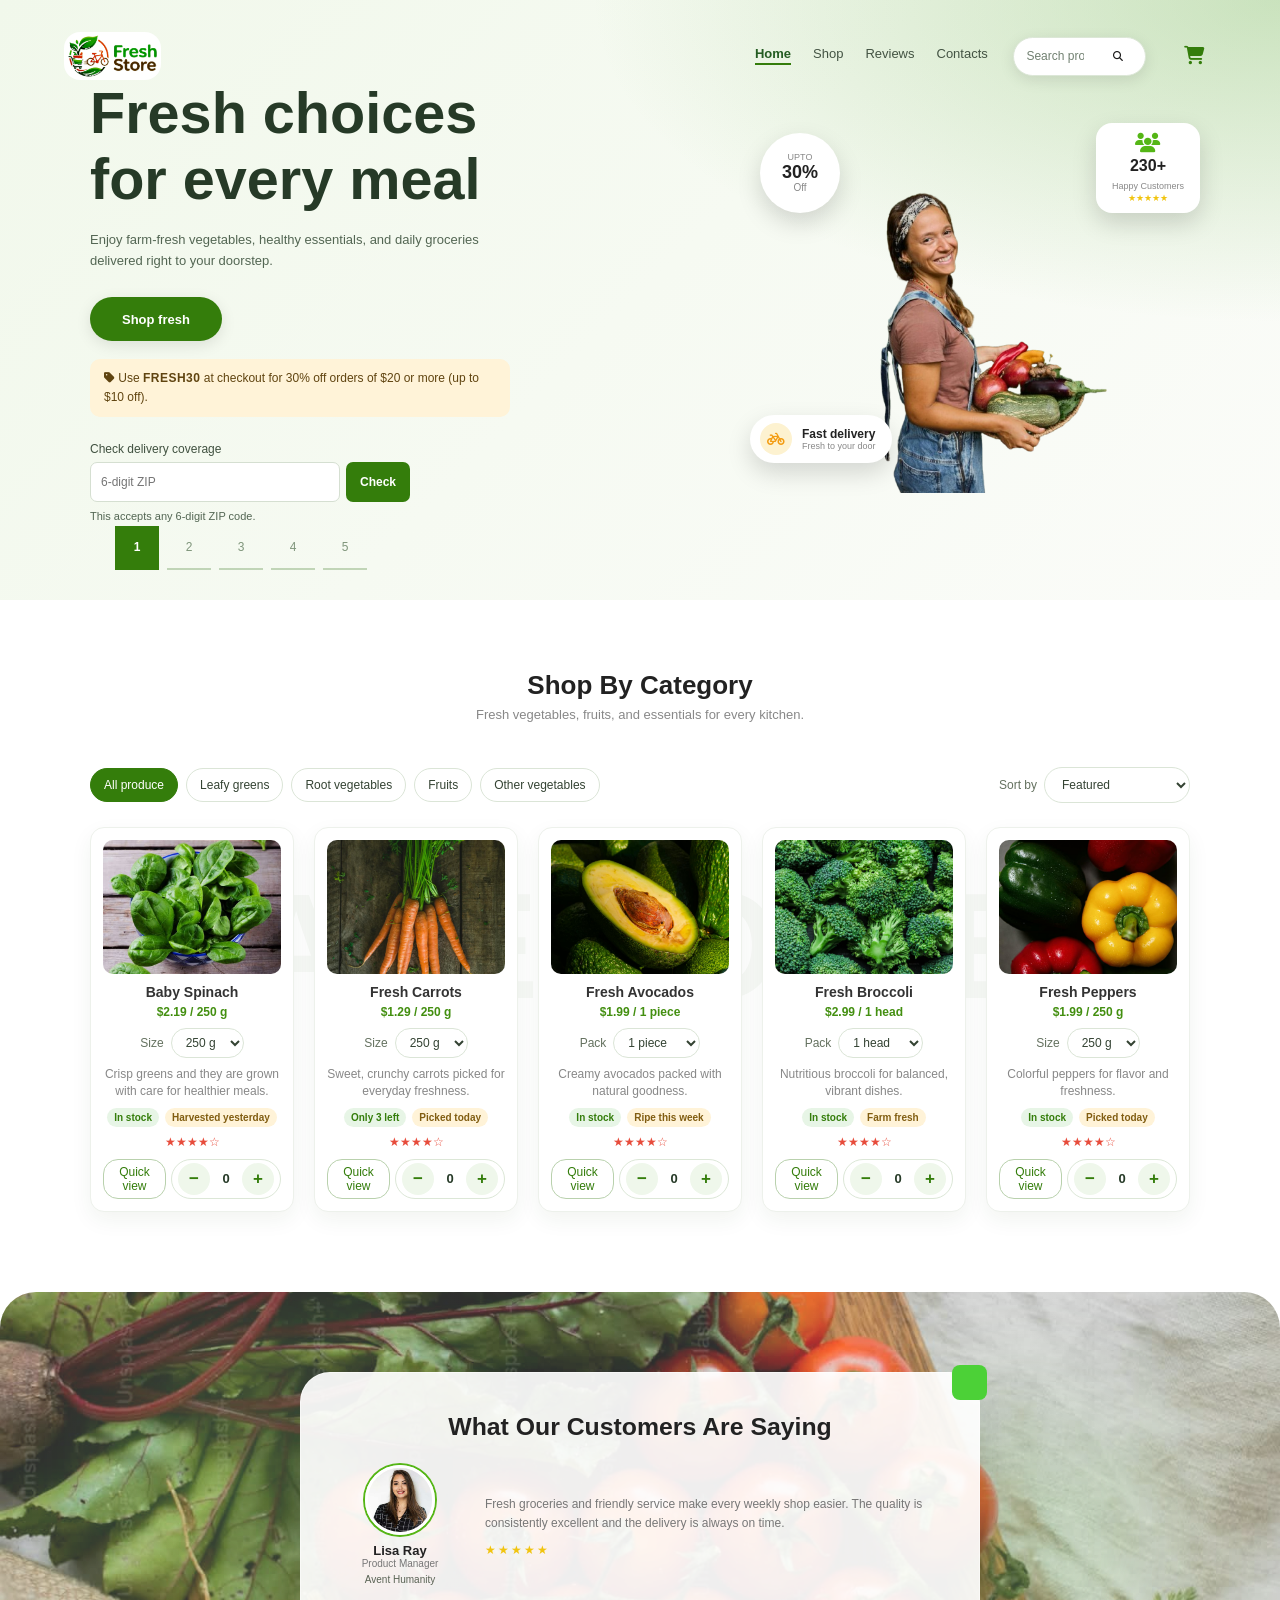
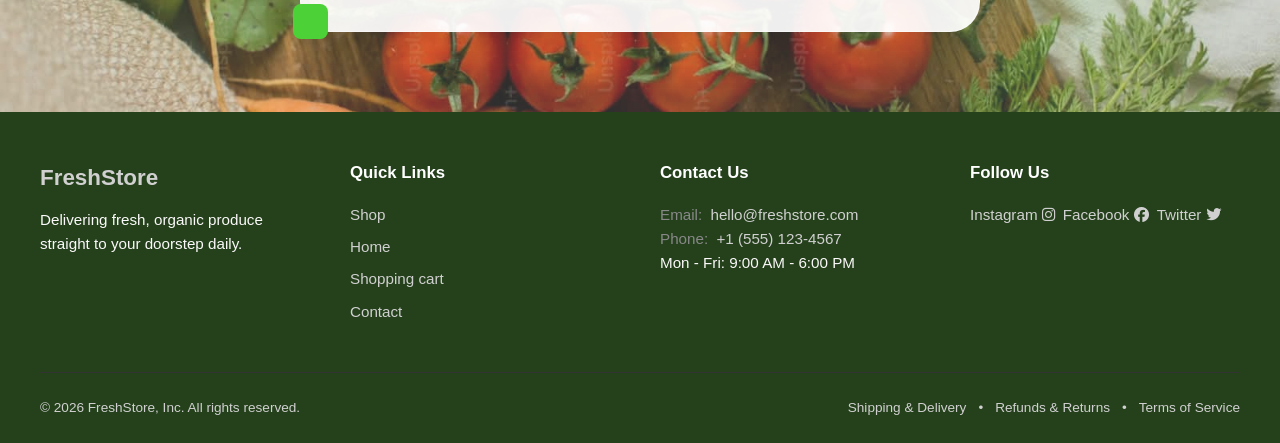
==== index.html @ 8c10d0f8 "change!" ====
<!DOCTYPE html>
<html lang="en">
<head>
    <meta charset="UTF-8">
    <meta name="viewport" content="width=device-width, initial-scale=1.0">
    <meta name="description" content="Shop fresh vegetables and everyday groceries from FreshStore.">
    <title>FreshStore | Fresh groceries for every meal</title>
    <link rel="stylesheet" href="src/css/style.css">
    <link rel="stylesheet" href="https://cdnjs.cloudflare.com/ajax/libs/font-awesome/6.4.0/css/all.min.css">
</head>
<body>
    <main>
    <section class="hero" id="home" aria-label="Fresh Store home">

        <nav class="navbar" aria-label="Main navigation">
            <a href="#home" class="brand-logo" aria-label="Fresh Store home">
                <img src="assets/logo3.png" alt="Fresh Store" width="50" height="48">
            </a>
            <button class="menu-toggle" type="button" aria-label="Toggle menu" aria-expanded="false">
                <span></span>
                <span></span>
                <span></span>
            </button>
            <div class="nav-links">
                <a href="#home" class="active">Home</a>
                <a href="#categories">Shop</a>
                <a href="#testimonials">Reviews</a>
                <a href="#contacts">Contacts</a>
            </div>
            <div class="search-box">
                <input type="search" placeholder="Search produce" aria-label="Search products" aria-autocomplete="list" aria-expanded="false" aria-controls="product-list search-suggestions" autocomplete="off">
                <button type="button" aria-label="Search products"><i class="fa-solid fa-magnifying-glass" aria-hidden="true"></i></button>
                <div class="search-suggestions" id="search-suggestions" role="listbox" hidden></div>
            </div>
            <div class="cart-box">
                <button class="cart-trigger" id="cartbtn" type="button" aria-label="Shopping cart" aria-haspopup="dialog" aria-controls="cart-drawer">
                    <i class="fa-solid fa-cart-shopping" aria-hidden="true"></i>
                    <span class="cart-badge" aria-live="polite" hidden>0</span>
                </button>
            </div>
        </nav>

        <!-- Hero Content -->
        <div class="hero-body">
            <div class="hero-txt" aria-live="polite" aria-atomic="true">
                <h1 class="hero-heading">Fresh choices for every meal</h1>
                <p class="hero-description">Enjoy farm-fresh vegetables, healthy essentials, and daily groceries delivered right to your doorstep.</p>
                <a class="btn-white" href="#categories">Shop fresh</a>
                <p class="promo-banner"><i class="fa-solid fa-tag" aria-hidden="true"></i> Use <strong>FRESH30</strong> at checkout for 30% off orders of $20 or more (up to $10 off).</p>
                <form class="delivery-checker" id="delivery-checker">
                    <label for="delivery-postal-code">Check delivery coverage</label>
                    <div>
                        <input id="delivery-postal-code" name="postalCode" inputmode="numeric" autocomplete="postal-code" maxlength="6" pattern="[0-9]{6}" placeholder="6-digit ZIP" required>
                        <button type="submit">Check</button>
                    </div>
                    <p id="delivery-status" role="status" aria-live="polite">This accepts any 6-digit ZIP code.</p>
                </form>
            </div>

            <div class="hero-image-wrap">
                <div class="hero-image-frame" role="group" aria-label="Featured fresh produce">
                    <img
                        src="assets/farmer-image.png"
                        alt="Farmer holding a basket of fresh vegetables"
                        data-title="Fresh choices for every meal"
                        data-description="Enjoy farm-fresh vegetables, healthy essentials, and daily groceries delivered right to your doorstep."
                        class="hero-image hero-person active"
                        aria-hidden="false"
                    >
                    <img
                        src="assets/Fresh_veg.jpeg"
                        alt="A colorful basket of fresh vegetables"
                        data-title="A colorful basket of goodness"
                        data-description="Bring home vibrant, farm-fresh vegetables selected to make every meal more delicious."
                        class="hero-image"
                        aria-hidden="true"
                    >
                    <img
                        src="assets/carrot.jpeg"
                        alt="Freshly harvested carrots"
                        data-title="Crisp carrots, picked fresh"
                        data-description="Add naturally sweet, crunchy carrots to your kitchen favorites, delivered fresh to your door."
                        class="hero-image"
                        aria-hidden="true"
                    >
                    <img
                        src="assets/avocado.jpeg"
                        alt="Ripe avocados"
                        data-title="Goodness in every avocado"
                        data-description="Enjoy creamy, ripe avocados packed with flavor and ready for your next wholesome meal."
                        class="hero-image"
                        aria-hidden="true"
                    >
                    <img
                        src="assets/pepper.jpeg"
                        alt="Fresh colorful peppers"
                        data-title="Add a little more color"
                        data-description="Shop fresh, colorful peppers that bring a delicious crunch and brightness to every dish."
                        class="hero-image"
                        aria-hidden="true"
                    >
                </div>
                
                <div class="badge badge-discount">
                    <small>UPTO</small>
                    <strong>30%</strong>
                    <span>Off</span>
                </div>

                <div class="badge badge-delivery">
                    <div class="icon"><i class="fa-solid fa-bicycle"></i></div>
                    <div>
                        <h4>Fast delivery</h4>
                        <p>Fresh to your door</p>
                    </div>
                </div>

                <div class="badge badge-customers">
                    <div class="avatars">
                        <i class="fa-solid fa-users" aria-hidden="true"></i>
                    </div>
                    <h3>230+</h3>
                    <span>Happy Customers</span>
                    <div class="stars">★★★★★</div>
                </div>
            </div>
        </div>

        <div class="hero-pagination" role="group" aria-label="Choose a featured product">
            <button class="active" type="button" aria-label="Show image 1" aria-pressed="true">1</button>
            <button type="button" aria-label="Show image 2" aria-pressed="false">2</button>
            <button type="button" aria-label="Show image 3" aria-pressed="false">3</button>
            <button type="button" aria-label="Show image 4" aria-pressed="false">4</button>
            <button type="button" aria-label="Show image 5" aria-pressed="false">5</button>
        </div>
    </section>

    <!-- 2. CATEGORIES SECTION -->
    <section class="categories" id="categories">
        <div class="watermark">CATEGORIES</div>

        <h2>Shop By Category</h2>
        <p class="subtitle">Fresh vegetables, fruits, and essentials for every kitchen.</p>
        <p class="search-status" id="search-status" role="status" aria-live="polite" hidden></p>
        <div class="catalog-toolbar">
            <div class="category-filters" role="group" aria-label="Filter products by category">
                <button type="button" class="active" data-category-filter="all" aria-pressed="true">All produce</button>
                <button type="button" data-category-filter="leafy-greens" aria-pressed="false">Leafy greens</button>
                <button type="button" data-category-filter="root-vegetables" aria-pressed="false">Root vegetables</button>
                <button type="button" data-category-filter="fruits" aria-pressed="false">Fruits</button>
                <button type="button" data-category-filter="other-vegetables" aria-pressed="false">Other vegetables</button>
            </div>
            <label class="sort-control">Sort by
                <select id="product-sort">
                    <option value="featured">Featured</option>
                    <option value="price-asc">Price: Low to High</option>
                    <option value="popularity">Popularity</option>
                    <option value="freshness">Fresh Arrivals</option>
                </select>
            </label>
        </div>

        <div class="product-row" id="product-list">
            <!-- ITEM-1 -->
            <article class="card" data-product-id="fresh-greens" data-category="leafy-greens" data-popularity="5" data-freshness="5" data-stock="8" data-origin="Locally sourced from Green Valley Organic Farm." data-storage="Keep unwashed in a breathable bag in the refrigerator crisper." data-shelf-life="Best enjoyed within 3–5 days." data-unit="pack">
                <img
                    src="assets/baby spinach.jpg"
                    alt="Baby spinach leaves"
                    class="img-placeholder"
                    loading="lazy"
                    decoding="async"
                >
                <h3>Baby Spinach</h3>
                <p class="product-price">$2.19 / 250 g</p>
                <label class="weight-select">Size
                    <select class="product-variant" aria-label="Baby Spinach size">
                        <option value="250g" data-price="2.19" selected>250 g</option>
                        <option value="500g" data-price="3.49">500 g</option>
                        <option value="1kg" data-price="5.99">1 kg</option>
                    </select>
                </label>
                <p>Crisp greens and they are grown with care for healthier meals.</p>
                <span class="product-tag stock-tag">In stock</span><span class="product-tag freshness-tag">Harvested yesterday</span>
                <div class="stars" role="img" aria-label="4 out of 5 stars">★★★★☆</div>
                <div class="card-button">
                    <button type="button" class="quick-view-button">Quick view</button>
                    <div class="product-quantity" role="group" aria-label="Baby Spinach quantity">
                        <button type="button" data-quantity-action="decrease" aria-label="Decrease Baby Spinach quantity">−</button>
                        <output aria-label="Quantity">0</output>
                        <button type="button" data-quantity-action="increase" aria-label="Increase Baby Spinach quantity">+</button>
                    </div>
                </div>
            </article>

            <!-- ITEM-2 -->
            <article class="card" data-product-id="fresh-carrots" data-category="root-vegetables" data-popularity="4" data-freshness="4" data-stock="3" data-origin="Grown at Meadowbrook Family Farm." data-storage="Remove greens and refrigerate in a sealed container." data-shelf-life="Stays crisp for up to 2 weeks when refrigerated." data-unit="bag">
                <img
                    src="assets/carrot.jpeg"
                    alt="Fresh Carrots"
                    class="img-placeholder"
                    loading="lazy"
                    decoding="async"
                >
                <h3>Fresh Carrots</h3>
                <p class="product-price">$1.29 / 250 g</p>
                <label class="weight-select">Size
                    <select class="product-variant" aria-label="Fresh Carrots size">
                        <option value="250g" data-price="1.29" selected>250 g</option>
                        <option value="500g" data-price="2.49">500 g</option>
                        <option value="1kg" data-price="4.29">1 kg</option>
                    </select>
                </label>
                <p>Sweet, crunchy carrots picked for everyday freshness.</p>
                <span class="product-tag stock-tag">Only 3 left</span><span class="product-tag freshness-tag">Picked today</span>
                <div class="stars" role="img" aria-label="4 out of 5 stars">★★★★☆</div>
                <div class="card-button">
                    <button type="button" class="quick-view-button">Quick view</button>
                    <div class="product-quantity" role="group" aria-label="Fresh Carrots quantity">
                        <button type="button" data-quantity-action="decrease" aria-label="Decrease Fresh Carrots quantity">−</button>
                        <output aria-label="Quantity">0</output>
                        <button type="button" data-quantity-action="increase" aria-label="Increase Fresh Carrots quantity">+</button>
                    </div>
                </div>
            </article>

            <!-- ITEM-3 -->
            <article class="card" data-product-id="fresh-avocados" data-category="fruits" data-popularity="5" data-freshness="3" data-stock="12" data-origin="Responsibly grown at Sunny Grove Farm." data-storage="Ripen at room temperature; refrigerate once ripe." data-shelf-life="Enjoy within 2–3 days after ripening." data-unit="piece">
                <img
                    src="assets/avocado.jpeg"
                    alt="Fresh Avocados"
                    class="img-placeholder"
                    loading="lazy"
                    decoding="async"
                >
                <h3>Fresh Avocados</h3>
                <p class="product-price">$1.99 / 1 pc</p>
                <label class="weight-select">Pack
                    <select class="product-variant" aria-label="Fresh Avocados pack size">
                        <option value="1pc" data-price="1.99" selected>1 piece</option>
                        <option value="3pcs" data-price="4.99">3 pieces</option>
                        <option value="6pcs" data-price="8.99">6 pieces</option>
                    </select>
                </label>
                <p>Creamy avocados packed with natural goodness.</p>
                <span class="product-tag stock-tag">In stock</span><span class="product-tag freshness-tag">Ripe this week</span>
                <div class="stars" role="img" aria-label="4 out of 5 stars">★★★★☆</div>
                <div class="card-button">
                    <button type="button" class="quick-view-button">Quick view</button>
                    <div class="product-quantity" role="group" aria-label="Fresh Avocados quantity">
                        <button type="button" data-quantity-action="decrease" aria-label="Decrease Fresh Avocados quantity">−</button>
                        <output aria-label="Quantity">0</output>
                        <button type="button" data-quantity-action="increase" aria-label="Increase Fresh Avocados quantity">+</button>
                    </div>
                </div>
            </article>

            <!-- ITEM-4 -->
            <article class="card" data-product-id="fresh-broccoli" data-category="other-vegetables" data-popularity="3" data-freshness="4" data-stock="9" data-origin="Harvested at Cedar Lane Produce Co-op." data-storage="Store in a loose bag in the refrigerator." data-shelf-life="Best used within 4–7 days." data-unit="head">
                <img
                    src="assets/brocoli.jpeg"
                    alt="Fresh Broccoli"
                    class="img-placeholder"
                    loading="lazy"
                    decoding="async"
                >
                <h3>Fresh Broccoli</h3>
                <p class="product-price">$2.99 / 1 head</p>
                <label class="weight-select">Pack
                    <select class="product-variant" aria-label="Fresh Broccoli pack size">
                        <option value="1head" data-price="2.99" selected>1 head</option>
                        <option value="2heads" data-price="5.49">2 heads</option>
                        <option value="500g" data-price="3.49">500 g</option>
                    </select>
                </label>
                <p>Nutritious broccoli for balanced, vibrant dishes.</p>
                <span class="product-tag stock-tag">In stock</span><span class="product-tag freshness-tag">Farm fresh</span>
                <div class="stars" role="img" aria-label="4 out of 5 stars">★★★★☆</div>
                <div class="card-button">
                    <button type="button" class="quick-view-button">Quick view</button>
                    <div class="product-quantity" role="group" aria-label="Fresh Broccoli quantity">
                        <button type="button" data-quantity-action="decrease" aria-label="Decrease Fresh Broccoli quantity">−</button>
                        <output aria-label="Quantity">0</output>
                        <button type="button" data-quantity-action="increase" aria-label="Increase Fresh Broccoli quantity">+</button>
                    </div>
                </div>
            </article>

            <!-- ITEM-5 -->
            <article class="card" data-product-id="fresh-peppers" data-category="other-vegetables" data-popularity="4" data-freshness="4" data-stock="7" data-origin="Grown at Orchard Hill Market Garden." data-storage="Refrigerate dry in a produce bag." data-shelf-life="Fresh for about 1 week when refrigerated." data-unit="bag">
                <img
                    src="assets/pepper.jpeg"
                    alt="Fresh Peppers"
                    class="img-placeholder"
                    loading="lazy"
                    decoding="async"
                >
                <h3>Fresh Peppers</h3>
                <p class="product-price">$1.99 / 250 g</p>
                <label class="weight-select">Size
                    <select class="product-variant" aria-label="Fresh Peppers size">
                        <option value="250g" data-price="1.99" selected>250 g</option>
                        <option value="500g" data-price="3.99">500 g</option>
                        <option value="1kg" data-price="6.99">1 kg</option>
                    </select>
                </label>
                <p>Colorful peppers for flavor and freshness.</p>
                <span class="product-tag stock-tag">In stock</span><span class="product-tag freshness-tag">Picked today</span>
                <div class="stars" role="img" aria-label="4 out of 5 stars">★★★★☆</div>
                <div class="card-button">
                    <button type="button" class="quick-view-button">Quick view</button>
                    <div class="product-quantity" role="group" aria-label="Fresh Peppers quantity">
                        <button type="button" data-quantity-action="decrease" aria-label="Decrease Fresh Peppers quantity">−</button>
                        <output aria-label="Quantity">0</output>
                        <button type="button" data-quantity-action="increase" aria-label="Increase Fresh Peppers quantity">+</button>
                    </div>
                </div>
            </article>
        </div>
    </section>

    <!-- 3. TESTIMONIAL REVIEW SECTION -->
    <section class="testimonials" id="testimonials" aria-labelledby="testimonial-heading">
        <div class="testimonial-card">
            <div class="card-tab tab-top-right" aria-hidden="true"></div>
            <div class="card-tab tab-bottom-left" aria-hidden="true"></div>

            <h2 class="testimonial-heading" id="testimonial-heading">What Our Customers Are Saying</h2>
            <div class="review-viewport">
                <div class="review-track">
                    <article class="review-slide" aria-hidden="false">
                        <div class="user-profile">
                            <img class="customer-image" src="assets/client.jpg" alt="Lisa Ray" loading="lazy" decoding="async">
                            <h3>Lisa Ray</h3>
                            <span>Product Manager</span>
                            <small>Avent Humanity</small>
                        </div>
                        <div class="user-quote">
                            <p>Fresh groceries and friendly service make every weekly shop easier. The quality is consistently excellent and the delivery is always on time.</p>
                            <div class="rating" aria-label="5 out of 5 stars">★★★★★</div>
                        </div>
                    </article>

                    <article class="review-slide" aria-hidden="true">
                        <div class="user-profile">
                            <img class="customer-image" src="assets/review-james.jpg" alt="James Miller" loading="lazy" decoding="async">
                            <h3>James Miller</h3>
                            <span>Home Chef</span>
                            <small>Customer since 2024</small>
                        </div>
                        <div class="user-quote">
                            <p>The vegetables arrive crisp and full of flavor. Ordering is simple, and having fresh ingredients delivered saves me so much time.</p>
                            <div class="rating" aria-label="5 out of 5 stars">★★★★★</div>
                        </div>
                    </article>

                    <article class="review-slide" aria-hidden="true">
                        <div class="user-profile">
                            <img class="customer-image" src="assets/review-sofia.jpg" alt="Sofia Patel" loading="lazy" decoding="async">
                            <h3>Sofia Patel</h3>
                            <span>Busy Parent</span>
                            <small>Happy customer</small>
                        </div>
                        <div class="user-quote">
                            <p>I love the variety and freshness. The delivery is reliable, and it makes planning healthy meals for my family much easier.</p>
                            <div class="rating" aria-label="5 out of 5 stars">★★★★★</div>
                        </div>
                    </article>
                </div>
            </div>

        </div>
    </section>

    </main>
    <footer id="contacts" class="footer" role="contentinfo">
    <div class="footer-container">
        <!-- Brand & Description -->
        <div class="footer-col brand-col">
            <a href="#home" class="footer-logo">FreshStore</a>
            <p class="brand-tagline">
                Delivering fresh, organic produce straight to your doorstep daily.
            </p>
        </div>

        <!-- Quick Links -->
        <nav class="footer-col" aria-label="Footer Navigation">
            <h3 class="footer-heading">Quick Links</h3>
            <ul class="footer-links">
                <li><a href="pages/index.html#categories">Shop</a></li>
                <li><a href="pages/index.html#home">Home</a></li>
                <li><a href="pages/cart.html">Shopping cart</a></li>
                <li><a href="pages/index.html#contacts">Contact</a></li>
            </ul>
        </nav>

        <!-- Direct Contact Information -->
        <div class="footer-col contact-col">
            <h3 class="footer-heading">Contact Us</h3>
            <address class="footer-contact-info">
                <p>
                    <span class="contact-label">Email:</span>
                    <a href="mailto:hello@freshstore.com">hello@freshstore.com</a>
                </p>
                <p>
                    <span class="contact-label">Phone:</span>
                    <a href="tel:+15551234567">+1 (555) 123-4567</a>
                </p>
                <p class="contact-hours">Mon - Fri: 9:00 AM - 6:00 PM</p>
            </address>
        </div>

        <!-- Social Media Links -->
        <div class="footer-col social-col">
            <h3 class="footer-heading">Follow Us</h3>
            <div class="social-links">
                <a href="https://instagram.com" target="_blank" rel="noopener noreferrer" aria-label="FreshStore on Instagram">Instagram
                    <i class="fa-brands fa-instagram" aria-hidden="true"></i>
                </a>
                <a href="https://facebook.com" target="_blank" rel="noopener noreferrer" aria-label="FreshStore on Facebook">Facebook
                    <i class="fa-brands fa-facebook" aria-hidden="true"></i>
                </a>
                <a href="https://twitter.com" target="_blank" rel="noopener noreferrer" aria-label="FreshStore on X">Twitter
                    <i class="fa-brands fa-twitter" aria-hidden="true"></i>
                </a>
            </div>
        </div>
    </div>

    <!-- Legal & Copyright Bar -->
    <div class="footer-bottom">
        <p>&copy; 2026 FreshStore, Inc. All rights reserved.</p>
        <div class="legal-links">
            <a href="pages/policy.html">Shipping &amp; Delivery</a>
            <span>•</span>
            <a href="pages/refund.html">Refunds &amp; Returns</a>
            <span>•</span>
            <a href="pages/terms.html">Terms of Service</a>
        </div>
    </div>
</footer>

<dialog class="cart-drawer" id="cart-drawer" aria-labelledby="cart-drawer-title">
    <div class="drawer-header">
        <div><p class="eyebrow">YOUR FRESH PICKS</p><h2 id="cart-drawer-title">Shopping cart</h2></div>
        <button type="button" class="dialog-close" data-close-dialog aria-label="Close cart">×</button>
    </div>
    <div class="drawer-items" id="drawer-items" aria-live="polite"></div>
    <p class="drawer-empty" id="drawer-empty">Your cart is empty. Add a fresh favorite to get started.</p>
    <div class="delivery-progress-wrap">
        <p id="drawer-delivery-progress">Add $35.00 to your cart for free delivery.</p>
        <div class="delivery-progress" role="progressbar" aria-label="Progress toward free delivery" aria-valuemin="0" aria-valuemax="35" aria-valuenow="0"><span></span></div>
    </div>
    <div class="drawer-summary">
        <div class="summary-line"><span>Subtotal</span><strong id="drawer-subtotal">$0.00</strong></div>
        <div class="summary-line"><span>Delivery</span><strong id="drawer-delivery">Free</strong></div>
        <div class="summary-total"><span>Total</span><strong id="drawer-total">$0.00</strong></div>
    </div>
    <a class="drawer-checkout" id="drawer-checkout" href="pages/payment.html">Go to checkout <i class="fa-solid fa-arrow-right" aria-hidden="true"></i></a>
    <a class="drawer-full-cart" href="pages/cart.html">View full cart</a>
</dialog>

<dialog class="product-detail-dialog" id="product-detail-dialog" aria-labelledby="detail-title">
    <button type="button" class="dialog-close" data-close-dialog aria-label="Close product details">×</button>
    <img id="detail-image" src="" alt="">
    <div><p class="eyebrow">FRESH FROM THE FARM</p><h2 id="detail-title"></h2>
        <p id="detail-origin"></p>
        <h3>Storage tips</h3><p id="detail-storage"></p>
        <h3>Shelf life</h3><p id="detail-shelf-life"></p>
    </div>
</dialog>
<script src="src/js/script.js"></script>
</body>
</html>
---- src/css/style.css ----
/* ---------------- BASIC SETUP ---------------- */
* {
  margin: 0;
  padding: 0;
  box-sizing: border-box;
  font-family: Arial, sans-serif;
}

html {
  scroll-behavior: smooth;
  scroll-padding-top: 80px;
}

body {
  overflow-x: hidden;
}

img {
  max-width: 100%;
  height: auto;
  display: block;
}

button,
input {
  font: inherit;
}

/* ---------------- 1. GREEN HERO SECTION ---------------- */
.hero {
  position: relative;
  background: linear-gradient(135deg, #70ce23 0%, #54b415 100%);
  color: white;
  padding: clamp(18px, 3vw, 32px) clamp(20px, 5vw, 72px) 30px;
  min-height: 95vh;
  min-height: 95svh;
  display: flex;
  flex-direction: column;
  justify-content: space-between;
}

/* Follow Bar */
.follow-bar {
  position: absolute;
  left: 25px;
  top: 40%;
  display: flex;
  flex-direction: column;
  align-items: center;
  gap: 12px;
}

.follow-label {
  writing-mode: vertical-rl;
  transform: rotate(180deg);
  font-size: 11px;
  color: rgba(255, 255, 255, 0.9);
}

.follow-line {
  width: 1px;
  height: 35px;
  background: rgba(255, 255, 255, 0.5);
}

.follow-bar .social-icon {
  color: white;
  font-size: 11px;
  border: 1px solid rgba(255, 255, 255, 0.6);
  border-radius: 50%;
  width: 24px;
  height: 24px;
  display: flex;
  align-items: center;
  justify-content: center;
  text-decoration: none;
}

/* Navbar */
.navbar {
  display: flex;
  justify-content: flex-end;
  align-items: center;
  gap: clamp(12px, 2vw, 30px);
}

.brand-logo {
  display: block;
  flex: 0 0 auto;
  height: 48px;
  margin-right: auto;
}

.brand-logo img {
  display: block;
  width: auto;
  height: 48px;
  border-radius: 16px;
}

.menu-toggle {
  display: none;
  flex-direction: column;
  justify-content: center;
  gap: 3px;
  width: 44px;
  height: 44px;
  border: 1px solid rgba(255, 255, 255, 0.7);
  background: rgba(255, 255, 255, 0.08);
  border-radius: 6px;
  cursor: pointer;
  padding: 0 6px;
}

.menu-toggle span {
  display: block;
  width: 100%;
  height: 2px;
  background: white;
  border-radius: 2px;
}

.nav-links {
  display: flex;
  gap: 22px;
}

.nav-links a {
  position: relative;
  display: inline-block;
  color: rgba(255, 255, 255, 0.85);
  text-decoration: none;
  font-size: 13px;
  padding-bottom: 4px;
  transition: color 0.3s ease;
  border-bottom: 2px solid transparent;
}

/* Underline Animation */
.nav-links a::after {
  content: '';
  position: absolute;
  left: 0;
  bottom: 0;
  width: 0%;
  height: 2px;
  background-color: #fff;
  transition: width 0.3s ease-in-out;
}

.nav-links a:hover,
.nav-links a.active {
  color: #fff;
  font-weight: bold;
}

.nav-links a:hover::after,
.nav-links a.active::after {
  width: 100%;
}

.nav-links a:focus-visible,
.menu-toggle:focus-visible,
.brand-logo:focus-visible {
  outline-offset: 4px;
}

.search-box {
  display: flex;
  align-items: center;
  background: rgba(255, 255, 255, 0.2);
  border: 1px solid rgba(255, 255, 255, 0.35);
  border-radius: 20px;
  padding: 1px 5px 1px 12px;
  transition: background-color 0.2s ease, border-color 0.2s ease;
  box-shadow: 0 4px 15px rgba(0, 0, 0, 0.1);
}
.search-box:hover,
.search-box:focus-within {
  background: rgba(255, 255, 255, 0.95);
  border-color: white;
}

.search-box input {
  flex: 1 1 auto;
  min-width: 0;
  background: transparent;
  padding: 4px 0;
  line-height: 1.2;
  border: none;
  color: rgb(14, 14, 14);
  font-size: 12px;
  width: 70px;
  transition: width 0.25s ease-in-out;
}

.search-box:focus-within input {
  width: 100px;
}

.search-box input:focus-visible,
.search-box button:focus-visible,
.cart-trigger:focus-visible {
  outline: 2px solid white;
  outline-offset: 3px;
}

.search-box input::placeholder {
  color: rgba(0, 0, 0, 0.7);
}

.search-box button {
  background: transparent;
  color: rgb(27, 26, 26);
  border: none;
  font-size: 10px;
  font-weight: bold;
  border-radius: 50%;
  width: 44px;
  height: 35px;
  cursor: pointer;
  min-width: 44px;
}

.cart-trigger {
  position: relative;
  display: grid;
  place-items: center;
  width: 44px;
  height: 44px;
  color: white;
  background: transparent;
  border: 0;
  border-radius: 50%;
  font-size: 18px;
  cursor: pointer;
  text-decoration: none;
}

.cart-badge {
  position: absolute;
  top: -7px;
  right: -8px;
  min-width: 18px;
  height: 18px;
  padding: 0 4px;
  border-radius: 9px;
  background: #e74c3c;
  color: white;
  font-size: 11px;
  line-height: 18px;
  text-align: center;
}

.cart-badge[hidden] {
  display: none;
}

/* Hero Content */
.hero-body {
  display: flex;
  justify-content: space-between;
  align-items: center;
  gap: clamp(32px, 7vw, 100px);
  max-width: 1100px;
  margin: auto;
  width: 100%;
}

.hero-txt {
  flex: 1 1 0;
  max-width: 420px;
}

.hero-txt h1 {
  font-size: clamp(2.3rem, 5vw, 3.6rem);
  line-height: 1.15;
  font-weight: 700;
  margin-bottom: 18px;
}

.hero-txt p {
  font-size: 13px;
  color: rgba(255, 255, 255, 0.85);
  line-height: 1.6;
  margin-bottom: 25px;
}
.btn-white {
  display: inline-flex;
  align-items: center;
  justify-content: center;
  background-color: rgb(255, 255, 255);
  color: #55b616;
  border: none;
  padding: 11px 32px;
  font-weight: 700;
  font-size: 13px;
  border-radius: 25px;
  cursor: pointer;
  box-shadow: 0 4px 15px rgba(0, 0, 0, 0.1);
  min-height: 44px;
  text-decoration: none;
  transition: background-color 0.2s ease, color 0.2s ease, transform 0.2s ease;
}

.btn-white:hover,
.btn-white:focus-visible {
  background-color: #1c7029;
  color: rgb(238, 240, 160);
  box-shadow: 0 4px 15px rgba(0, 0, 0, 0.15);
  transform: scale(1.04);
}

.btn-white:focus-visible {
  outline: 2px solid white;
  outline-offset: 4px;
}

/* Hero Placeholder & Badges */
.hero-image-wrap {
  position: relative;
  flex: 0 1 420px;
  width: min(420px, 100%);
  height: 420px;
  min-width: 0;
  display: flex;
  justify-content: center;
  align-items: center;
}

.hero-image-frame {
  position: relative;
  width: min(340px, 100%);
  height: 380px;
  overflow: hidden;
  border-radius: 170px 170px 30px 30px;
}

.hero-image {
  position: absolute;
  inset: 0;
  width: 100%;
  height: 100%;
  object-fit: cover;
  object-position: center;
  display: block;
  opacity: 0;
  transition: opacity 500ms ease;
}

.hero-image.active {
  opacity: 1;
}

.hero-image.hero-person {
  object-fit: contain;
  object-position: center bottom;
}

/* Badges */
.badge {
  position: absolute;
  background: white;
  color: #333;
  border-radius: 30px;
  box-shadow: 0 10px 25px rgba(0, 0, 0, 0.15);
  animation: badge-float 3.6s ease-in-out infinite;
}

.badge-discount {
  animation-delay: -1.2s;
}

.badge-delivery {
  animation-delay: -2.4s;
}

@keyframes badge-float {
  0%,
  100% {
    transform: translateY(0);
  }

  50% {
    transform: translateY(-10px);
  }
}

.badge-discount {
  top: 40px;
  left: -10px;
  width: 80px;
  height: 80px;
  border-radius: 50%;
  display: flex;
  flex-direction: column;
  align-items: center;
  justify-content: center;
  line-height: 1.1;
}

.badge-discount small {
  font-size: 9px;
  color: #888;
}

.badge-discount strong {
  font-size: 18px;
  color: #222;
}

.badge-discount span {
  font-size: 10px;
  color: #888;
}

.badge-delivery {
  bottom: 50px;
  left: -20px;
  padding: 8px 16px 8px 10px;
  display: flex;
  align-items: center;
  gap: 10px;
}

.badge-delivery .icon {
  width: 32px;
  height: 32px;
  background: #fdf2d0;
  border-radius: 50%;
  display: flex;
  align-items: center;
  justify-content: center;
  color: #f39c12;
  font-size: 14px;
}

.badge-delivery h4 {
  font-size: 12px;
  color: #222;
}

.badge-delivery p {
  font-size: 9px;
  color: #888;
}

.badge-customers {
  top: 30px;
  right: -10px;
  padding: 10px 16px;
  border-radius: 16px;
  text-align: center;
}

.badge-customers .avatars {
  display: flex;
  justify-content: center;
  margin-bottom: 4px;
}

.badge-customers .avatars i {
  color: #55b616;
  font-size: 20px;
}

.badge-customers h3 {
  font-size: 16px;
  color: #222;
}

.badge-customers span {
  font-size: 9px;
  color: #888;
}

.badge-customers .stars {
  color: #f1c40f;
  font-size: 9px;
}

/* Pagination */
.hero-pagination {
  display: flex;
  align-items: center;
  gap: 8px;
  max-width: 1050px;
  margin: 0 auto;
  width: 100%;
}

.hero-pagination button {
  min-width: 44px;
  min-height: 44px;
  padding: 0 4px;
  color: white;
  background: transparent;
  border: 0;
  border-bottom: 2px solid transparent;
  font-size: 12px;
  opacity: 0.6;
  cursor: pointer;
}

.hero-pagination button.active,
.hero-pagination button:hover,
.hero-pagination button:focus-visible {
  opacity: 1;
  font-weight: bold;
  border-bottom-color: white;
  outline-offset: 3px;
}

/* ---------------- 2. SHOP BY CATEGORY SECTION ---------------- */
.categories {
  position: relative;
  text-align: center;
  padding: 70px 20px 80px;
  background-color: #ffffff;
  overflow: hidden;
}

.watermark {
  position: absolute;
  top: 50%;
  left: 50%;
  transform: translate(-50%, -50%);
  font-size: 150px;
  font-weight: 900;
  color: #f7f9f6;
  letter-spacing: 4px;
  pointer-events: none;
  z-index: 1;
}

.categories h2 {
  position: relative;
  z-index: 2;
  font-size: 26px;
  color: #222;
  margin-bottom: 6px;
}

.categories .subtitle {
  position: relative;
  z-index: 2;
  font-size: 13px;
  color: #888;
  margin-bottom: 45px;
}

.search-status {
  position: relative;
  z-index: 2;
  min-height: 18px;
  margin: -30px 0 27px;
  color: #64745f;
  font-size: 13px;
}

.product-row {
  position: relative;
  z-index: 2;
  display: grid;
  grid-template-columns: repeat(auto-fit, minmax(180px, 1fr));
  gap: 20px;
  max-width: 1100px;
  margin: 0 auto;
}

.card {
  width: 100%;
  max-width: 240px;
  justify-self: center;
  text-align: center;
}

.img-placeholder {
  width: 100%;
  aspect-ratio: 4 / 3;
  height: auto;
  background-color: #e9ecef;
  border-radius: 10px;
  margin-bottom: 10px;
  display: block;
  object-fit: cover;
  font-size: 12px;
  color: #888;
}

.card h3 {
  font-size: 14px;
  margin-bottom: 4px;
  color: #333;
}

.card p {
  font-size: 12px;
  color: #888;
  line-height: 1.4;
  margin-bottom: 6px;
}

.card .product-price {
  color: #438f10;
  font-size: 12px;
  font-weight: 700;
}

.card .stars {
  color: #e74c3c;
  font-size: 12px;
  margin-bottom: 10px;
}

.card-button {
  display: flex;
  justify-content: center;
  gap: 5px;
}

.card-button button {
  background-color: #55b616;
  color: white;
  border: none;
  padding: 5px 10px;
  font-size: 12px;
  border-radius: 15px;
  cursor: pointer;
  min-height: 44px;
  min-width: 44px;
}

.card-button button.is-added {
  background-color: #347d0b;
}

/* ---------------- 3. TESTIMONIALS SECTION ---------------- */
.testimonials {
  position: relative;
  background:
    linear-gradient(rgba(255, 255, 255, 0.18), rgba(255, 255, 255, 0.18)),
    url('../../assets/testimonials.jpeg') center/cover no-repeat;
  padding: clamp(48px, 8vw, 80px) 20px;
  display: flex;
  justify-content: center;
  align-items: center;
  overflow: hidden;
  border-radius: 36px 36px 0 0;
}

.testimonials::before,
.testimonials::after {
  content: "";
  position: absolute;
  inset: auto;
  width: 260px;
  height: 260px;
  border-radius: 50%;
  background: rgba(124, 228, 93, 0.2);
  filter: blur(80px);
  z-index: 0;
}

.testimonials::before {
  left: 10%;
  top: 10%;
}

.testimonials::after {
  right: 10%;
  bottom: 10%;
}

.testimonial-card {
  position: relative;
  background: rgba(255, 255, 255, 0.92);
  border: 1px solid rgba(255, 255, 255, 0.45);
  box-shadow: 0 20px 40px rgba(14, 35, 11, 0.12);
  max-width: 680px;
  width: 100%;
  padding: clamp(24px, 5vw, 40px);
  border-radius: 30px;
  display: flex;
  flex-direction: column;
  gap: 20px;
  z-index: 2;
}

.testimonial-heading {
  color: #222;
  font-size: clamp(1.2rem, 3vw, 1.55rem);
  text-align: center;
}

.review-viewport {
  width: 100%;
  overflow: hidden;
}

.review-track {
  display: flex;
  width: 100%;
  transition: transform 450ms ease;
}

.review-slide {
  display: flex;
  flex: 0 0 100%;
  align-items: center;
  gap: 30px;
  min-width: 0;
  padding: 4px;
}

.card-tab {
  position: absolute;
  width: 35px;
  height: 35px;
  background-color: #4cd137;
  border-radius: 8px;
}

.tab-top-right {
  top: -8px;
  right: -8px;
}

.tab-bottom-left {
  bottom: -8px;
  left: -8px;
}

.user-profile {
  flex: 0 0 110px;
  text-align: center;
}

.customer-image {
  display: block;
  width: 70px;
  height: 70px;
  object-fit: cover;
  border-radius: 50%;
  border: 3px solid white;
  box-shadow: 0 0 0 2px #55b616;
  margin: 0 auto 8px;
}

.user-profile h3 {
  font-size: 13px;
  color: #222;
}

.user-profile span {
  font-size: 10px;
  color: #777;
  display: block;
}

.user-profile small {
  font-size: 10px;
  color: #596354;
}

.user-quote {
  flex: 1;
}

.user-quote p {
  font-size: 12px;
  color: #777;
  line-height: 1.6;
  margin-bottom: 10px;
}

.user-quote .rating {
  color: #f1c40f;
  font-size: 12px;
  letter-spacing: 2px;
}

/* ---------------- 4. FOOTER ---------------- */
.footer {
    background-color: #24411c;
    color: #fbf9f9;
    padding: 3rem 1.5rem 1.5rem;
    font-family: system-ui, -apple-system, sans-serif;
    font-size: 0.95rem;
    line-height: 1.6;
}

.footer-container {
    max-width: 1200px;
    margin: 0 auto;
    display: grid;
    grid-template-columns: repeat(auto-fit, minmax(220px, 1fr));
    gap: 2.5rem;
    padding-bottom: 2.5rem;
    border-bottom: 1px solid #333333;
}

.footer-logo {
    font-size: 1.4rem;
    font-weight: 700;
    color: #ffffff;
    text-decoration: none;
    display: inline-block;
    margin-bottom: 0.75rem;
}

.footer-heading {
    color: #ffffff;
    font-size: 1.05rem;
    font-weight: 600;
    margin-bottom: 1rem;
}

.footer-links {
    list-style: none;
    padding: 0;
    margin: 0;
}

.footer-links li {
    margin-bottom: 0.5rem;
}

.footer a {
    color: #d1d0d0;
    text-decoration: none;
    transition: color 0.2s ease-in-out;
}

.footer a:hover,
.footer a:focus-visible {
    color: #ffffff;
    text-decoration: underline;
}

.footer-contact-info {
    font-style: normal;
}

.contact-label {
    color: #888888;
    margin-right: 0.25rem;
}

.social-links {
  display: inline-flex;
  align-items: center;
  flex-wrap: wrap;
  gap: 0.5rem;
  color: #d1d0d0;
  transition: color 0.2s ease-in-out;
}

.social-links a:hover {
  transform: translateY(-2px);
}

.footer-bottom {
    max-width: 1200px;
    margin: 1.5rem auto 0;
    display: flex;
    flex-wrap: wrap;
    justify-content: space-between;
    align-items: center;
    gap: 1rem;
    font-size: 0.85rem;
    color: #d1d0d0;
}

.legal-links {
    display: flex;
    gap: 0.75rem;
    align-items: center;
}
/* ---------------- RESPONSIVE ---------------- */
@media (max-width: 1024px) {
  .navbar {
    gap: 14px;
  }

  .nav-links {
    gap: 12px;
  }

  .hero-body {
    gap: 28px;
    padding: 0 16px;
  }

  .hero-txt h1 {
    font-size: clamp(2.2rem, 4.5vw, 3.2rem);
  }

  .hero-image-wrap {
    flex-basis: min(40vw, 380px);
    height: min(40vw, 380px);
  }
  .search-box {
    flex: 1;
    min-width: 0;
  }

  .product-row {
    grid-template-columns: repeat(2, minmax(180px, 1fr));
  }
}

@media (max-width: 768px) {
  .navbar {
    justify-content: space-between;
    position: relative;
  }

  .menu-toggle {
    display: flex;
  }

  .nav-links {
    display: none;
    position: absolute;
    top: calc(100% + 10px);
    left: 0;
    right: 0;
    flex-direction: column;
    background: rgba(77, 146, 35, 0.96);
    padding: 12px 16px;
    border-radius: 12px;
    box-shadow: 0 12px 25px rgba(0, 0, 0, 0.15);
  }

  .navbar.open .nav-links {
    display: flex;
  }

  .hero {
    min-height: 100vh;
    min-height: 100svh;
    padding: 18px 20px 24px;
  }

  .hero-body {
    flex-direction: column;
    text-align: center;
    gap: 30px;
    margin-top: 25px;
  }

  .hero-txt {
    max-width: 100%;
  }

  .hero-txt h1 {
    max-width: 18ch;
    margin-right: auto;
    margin-left: auto;
  }

  .hero-image-wrap {
    width: min(90vw, 360px);
    height: min(90vw, 360px);
    min-height: 0;
    flex: 0 1 auto;
  }

  .hero-image-frame {
    width: 100%;
    height: 100%;
    min-height: 0;
  }

  .follow-bar {
    display: none;
  }

  .product-row {
    grid-template-columns: repeat(2, minmax(140px, 1fr));
  }

  .testimonial-card {
    flex-direction: column;
    text-align: center;
  }

  .review-slide {
    flex-direction: column;
    align-items: stretch;
    gap: 16px;
    text-align: center;
  }

  .user-profile {
    flex: 0 0 auto;
  }

  .user-quote {
    flex: none;
    width: 100%;
    min-width: 0;
  }

  .hero-pagination {
    justify-content: center;
    padding-top: 10px;
  }
}

@media (prefers-reduced-motion: reduce) {
  .hero-image,
  .review-track {
    transition: none;
    animation: none;
  }

  .btn-white,
  .search-box input {
    transition: none;
  }
}

@media (max-width: 480px) {
  .navbar {
    flex-wrap: wrap;
    gap: 12px;
  }

  .brand-logo,
  .brand-logo img {
    height: 42px;
  }

  .search-box {
    flex: 1 0 100%;
    order: 1;
    justify-content: space-between;
  }

  .search-box input {
    width: auto;
    min-width: 0;
  }

  .search-box:focus-within input {
    width: auto;
  }

  .product-row {
    grid-template-columns: 1fr;
  }

  .card {
    max-width: 100%;
  }

  .hero {
    padding: 18px 16px 26px;
  }

  .hero-body {
    gap: 20px;
  }

  .hero-txt h1 {
    font-size: clamp(2rem, 9vw, 2.6rem);
  }

  .hero-txt p {
    line-height: 1.5;
  }

  .badge-discount {
    width: 70px;
    height: 70px;
    left: 0;
  }

  .badge-delivery {
    left: 6px;
    bottom: 16px;
  }

  .badge-customers {
    right: 0;
    top: 12px;
  }

  .hero-pagination {
    gap: 0;
  }
}

/* Practical storefront controls */
.hero {
  min-height: 0;
  background:
    radial-gradient(ellipse at top right, rgba(122, 184, 93, 0.363), transparent 38%),
    linear-gradient(135deg, #f1f8eb 0%, #fbfcf9 100%);
  color: #263a27;
}

.hero .follow-label,
.hero .follow-bar .social-icon {
  color: #347d0b;
}

.hero .follow-line {
  background: rgba(52, 125, 11, 0.4);
}

.hero-txt p {
  color: #536653;
}

.nav-links a {
  color: #435343;
}

.nav-links a:hover,
.nav-links a.active {
  color: #245c22;
}

.nav-links a::after {
  background-color: #347d0b;
}

.search-box {
  background: white;
  border-color: #dce7d7;
}

.search-box input {
  color: #253323;
}

.search-box input::placeholder {
  color: #718071;
}

.cart-trigger {
  color: #347d0b;
}

.hero .menu-toggle {
  border-color: #b7cfad;
}

.hero .menu-toggle span {
  background: #347d0b;
}

.hero .btn-white {
  background: #347d0b;
  color: white;
}

.hero .btn-white:hover,
.hero .btn-white:focus-visible {
  background: #245c22;
  color: white;
}

.hero-pagination button {
  color: #31532d;
  border-color: #9ebd91;
}

.hero-pagination button.active,
.hero-pagination button:hover,
.hero-pagination button:focus-visible {
  background: #347d0b;
  color: white;
  border-bottom-color: #347d0b;
}

.hero .search-box input:focus-visible,
.hero .search-box button:focus-visible,
.hero .cart-trigger:focus-visible {
  outline-color: #347d0b;
}

.promo-banner {
  width: fit-content;
  max-width: 100%;
  margin: 18px 0 12px;
  padding: 10px 14px;
  border-radius: 10px;
  background: #fff3d8;
  color: #604410 !important;
  font-size: 12px !important;
}

.promo-banner strong {
  letter-spacing: 0.04em;
}

.delivery-checker {
  display: grid;
  gap: 6px;
  max-width: 320px;
  color: #405140;
  font-size: 12px;
}

.delivery-checker > div {
  display: flex;
  gap: 6px;
}

.delivery-checker input {
  min-width: 0;
  flex: 1;
  border: 1px solid #d5dfd1;
  border-radius: 7px;
  padding: 9px 10px;
}

.delivery-checker button {
  border: 0;
  border-radius: 7px;
  padding: 0 14px;
  min-height: 40px;
  background: #347d0b;
  color: white;
  font-weight: 700;
  cursor: pointer;
}

.delivery-checker p {
  min-height: 16px;
  margin: 0;
  font-size: 11px !important;
}

.delivery-checker p.is-available {
  color: #267343;
}

.delivery-checker p.is-unavailable {
  color: #a63e31;
}

.catalog-toolbar {
  position: relative;
  z-index: 2;
  display: flex;
  justify-content: space-between;
  align-items: center;
  gap: 16px;
  max-width: 1100px;
  margin: 0 auto 24px;
}

.category-filters {
  display: flex;
  flex-wrap: wrap;
  gap: 8px;
}

.category-filters button,
.sort-control select,
.weight-select select {
  border: 1px solid #dbe5d7;
  border-radius: 999px;
  background: white;
  color: #344333;
  padding: 9px 13px;
  font-size: 12px;
}

.category-filters button {
  cursor: pointer;
}

.category-filters button.active,
.category-filters button:hover {
  background: #347d0b;
  color: white;
  border-color: #347d0b;
}

.sort-control,
.weight-select {
  display: inline-flex;
  align-items: center;
  gap: 7px;
  color: #64715f;
  font-size: 12px;
}

.sort-control select,
.weight-select select {
  cursor: pointer;
}

.card {
  padding: 12px;
  border: 1px solid #edf1eb;
  border-radius: 14px;
  background: white;
  box-shadow: 0 8px 22px rgba(34, 69, 24, 0.06);
}

.card .img-placeholder {
  border-radius: 10px;
}

.weight-select {
  justify-content: center;
  margin: 2px 0 8px;
}

.weight-select select {
  padding: 6px 10px;
}

.product-tag {
  display: inline-block;
  margin: 2px 3px 8px;
  border-radius: 999px;
  padding: 4px 7px;
  font-size: 10px;
  font-weight: 700;
}

.stock-tag {
  background: #e7f5e6;
  color: #347d0b;
}

.freshness-tag {
  background: #fff3d8;
  color: #815d11;
}

.card-button {
  align-items: center;
}

.card-button .quick-view-button {
  min-height: 38px;
  background: white;
  color: #347d0b;
  border: 1px solid #b9d1ad;
}

.product-quantity,
.drawer-quantity {
  display: inline-flex;
  align-items: center;
  justify-content: center;
  gap: 8px;
  border: 1px solid #dce7d7;
  border-radius: 999px;
  padding: 3px 6px;
}

.product-quantity button,
.drawer-quantity button {
  display: grid;
  place-items: center;
  width: 32px;
  min-width: 32px;
  min-height: 32px;
  padding: 0;
  border-radius: 50%;
  background: #eff7eb;
  color: #347d0b;
  font-size: 17px;
  font-weight: 700;
}

.product-quantity output,
.drawer-quantity output {
  min-width: 16px;
  color: #263a27;
  font-size: 13px;
  font-weight: 700;
}

.product-quantity button:disabled {
  opacity: 0.45;
  cursor: not-allowed;
}

.search-box {
  position: relative;
}

.search-suggestions {
  position: absolute;
  z-index: 20;
  top: calc(100% + 8px);
  left: 0;
  right: 0;
  min-width: 240px;
  padding: 6px;
  border: 1px solid #e4e9e1;
  border-radius: 12px;
  background: white;
  box-shadow: 0 12px 30px rgba(24, 44, 20, 0.15);
}

.search-suggestion {
  display: flex;
  align-items: center;
  width: 100%;
  gap: 10px;
  padding: 7px;
  border: 0;
  border-radius: 8px;
  background: white;
  text-align: left;
  color: #344333;
  cursor: pointer;
}

.search-suggestion:hover,
.search-suggestion:focus-visible {
  background: #f1f8eb;
}

.search-suggestion img {
  width: 36px;
  height: 36px;
  border-radius: 7px;
  object-fit: cover;
}

.search-suggestion span {
  flex: 1;
  font-size: 12px;
}

.search-suggestion strong {
  color: #347d0b;
  font-size: 12px;
}

.cart-drawer,
.product-detail-dialog {
  border: 0;
  color: #263a27;
  background: white;
  box-shadow: 0 18px 60px rgba(18, 35, 15, 0.2);
}

.cart-drawer {
  position: fixed;
  inset: 0 0 0 auto;
  margin: 0 0 0 auto;
  width: min(460px, 100%);
  height: 100%;
  max-height: 100%;
  padding: 24px;
  overflow: auto;
  animation: drawer-enter 220ms ease-out;
}

.cart-drawer::backdrop,
.product-detail-dialog::backdrop {
  background: rgba(15, 29, 13, 0.42);
}

@keyframes drawer-enter {
  from { transform: translateX(35px); opacity: 0.7; }
  to { transform: translateX(0); opacity: 1; }
}

.drawer-header {
  display: flex;
  justify-content: space-between;
  align-items: center;
  margin-bottom: 20px;
}

.drawer-header h2,
.product-detail-dialog h2 {
  margin: 0;
  color: #263a27;
}

.eyebrow {
  margin: 0 0 5px;
  color: #6b8262;
  font-size: 10px;
  font-weight: 700;
  letter-spacing: 0.12em;
}

.dialog-close {
  width: 40px;
  height: 40px;
  border: 0;
  border-radius: 50%;
  background: #f1f5ef;
  color: #344333;
  font-size: 25px;
  line-height: 1;
  cursor: pointer;
}

.drawer-items {
  display: grid;
  gap: 12px;
}

.drawer-item {
  display: grid;
  grid-template-columns: 58px minmax(0, 1fr) auto;
  gap: 10px;
  align-items: center;
  padding: 10px 0;
  border-bottom: 1px solid #edf1eb;
}

.drawer-item img {
  width: 58px;
  height: 58px;
  border-radius: 9px;
  object-fit: cover;
}

.drawer-item-details {
  display: grid;
  gap: 4px;
  min-width: 0;
  font-size: 12px;
}

.drawer-item-details strong {
  overflow-wrap: anywhere;
}

.drawer-item-details span {
  color: #72806d;
}

.drawer-quantity {
  grid-column: 2;
  justify-self: start;
}

.drawer-item-total {
  grid-column: 3;
  grid-row: 1 / span 2;
  font-size: 12px;
}

.drawer-empty {
  padding: 25px 0;
  color: #73806e;
  text-align: center;
  font-size: 13px;
}

.delivery-progress-wrap {
  margin: 18px 0;
  color: #52634e;
  font-size: 12px;
}

.delivery-progress-wrap p {
  margin: 0 0 8px;
}

.delivery-progress {
  height: 7px;
  overflow: hidden;
  border-radius: 99px;
  background: #e8eee4;
}

.delivery-progress span {
  display: block;
  width: 0;
  height: 100%;
  border-radius: inherit;
  background: #55b616;
  transition: width 180ms ease;
}

.drawer-summary {
  padding-top: 12px;
  border-top: 1px solid #e8eee4;
}

.drawer-summary .summary-line,
.drawer-summary .summary-total {
  display: flex;
  justify-content: space-between;
  margin: 10px 0;
  font-size: 13px;
}

.drawer-summary .summary-total {
  padding-top: 12px;
  border-top: 1px solid #e8eee4;
  font-size: 16px;
}

.drawer-checkout,
.drawer-full-cart {
  display: flex;
  align-items: center;
  justify-content: center;
  gap: 10px;
  min-height: 46px;
  margin-top: 12px;
  border-radius: 9px;
  background: #347d0b;
  color: white;
  text-decoration: none;
  font-weight: 700;
}

.drawer-checkout[aria-disabled="true"] {
  opacity: 0.5;
  pointer-events: none;
}

.drawer-full-cart {
  min-height: 38px;
  margin-top: 4px;
  background: transparent;
  color: #347d0b;
  font-size: 12px;
}

.product-detail-dialog {
  position: fixed;
  inset: 50% auto auto 50%;
  transform: translate(-50%, -50%);
  display: grid;
  grid-template-columns: minmax(140px, 220px) minmax(200px, 1fr);
  gap: 22px;
  width: min(620px, calc(100% - 32px));
  max-width: 620px;
  padding: 28px;
  border-radius: 16px;
}

.product-detail-dialog:not([open]) {
  display: none;
}

.product-detail-dialog > .dialog-close {
  position: absolute;
  top: 12px;
  right: 12px;
}

.product-detail-dialog > img {
  width: 100%;
  height: 220px;
  border-radius: 12px;
  object-fit: cover;
}

.product-detail-dialog h2 {
  margin-bottom: 12px;
}

.product-detail-dialog h3 {
  margin: 16px 0 5px;
  font-size: 13px;
}

.product-detail-dialog p:not(.eyebrow) {
  color: #677463;
  font-size: 13px;
  line-height: 1.5;
}

@media (max-width: 768px) {
  .hero {
    min-height: 0;
  }

  .hero .nav-links {
    background: rgba(52, 125, 11, 0.97);
  }

  .hero .nav-links a,
  .hero .nav-links a:hover,
  .hero .nav-links a.active {
    color: white;
  }

  .catalog-toolbar {
    align-items: flex-start;
    flex-direction: column;
  }

  .product-detail-dialog {
    grid-template-columns: 1fr;
    gap: 14px;
    max-height: 90vh;
    overflow: auto;
  }

  .product-detail-dialog > img {
    height: 180px;
  }
}

@media (max-width: 480px) {
  .promo-banner {
    text-align: left;
  }

  .delivery-checker {
    width: 100%;
    max-width: 320px;
    margin: 0 auto;
    text-align: left;
  }

  .delivery-checker > div {
    width: 100%;
    min-width: 0;
  }

  .delivery-checker input {
    width: 0;
  }

  .catalog-toolbar {
    align-items: stretch;
  }

  .sort-control {
    justify-content: space-between;
  }

  .drawer-item {
    grid-template-columns: 50px minmax(0, 1fr) auto;
  }

  .drawer-item img {
    width: 50px;
    height: 50px;
  }
}
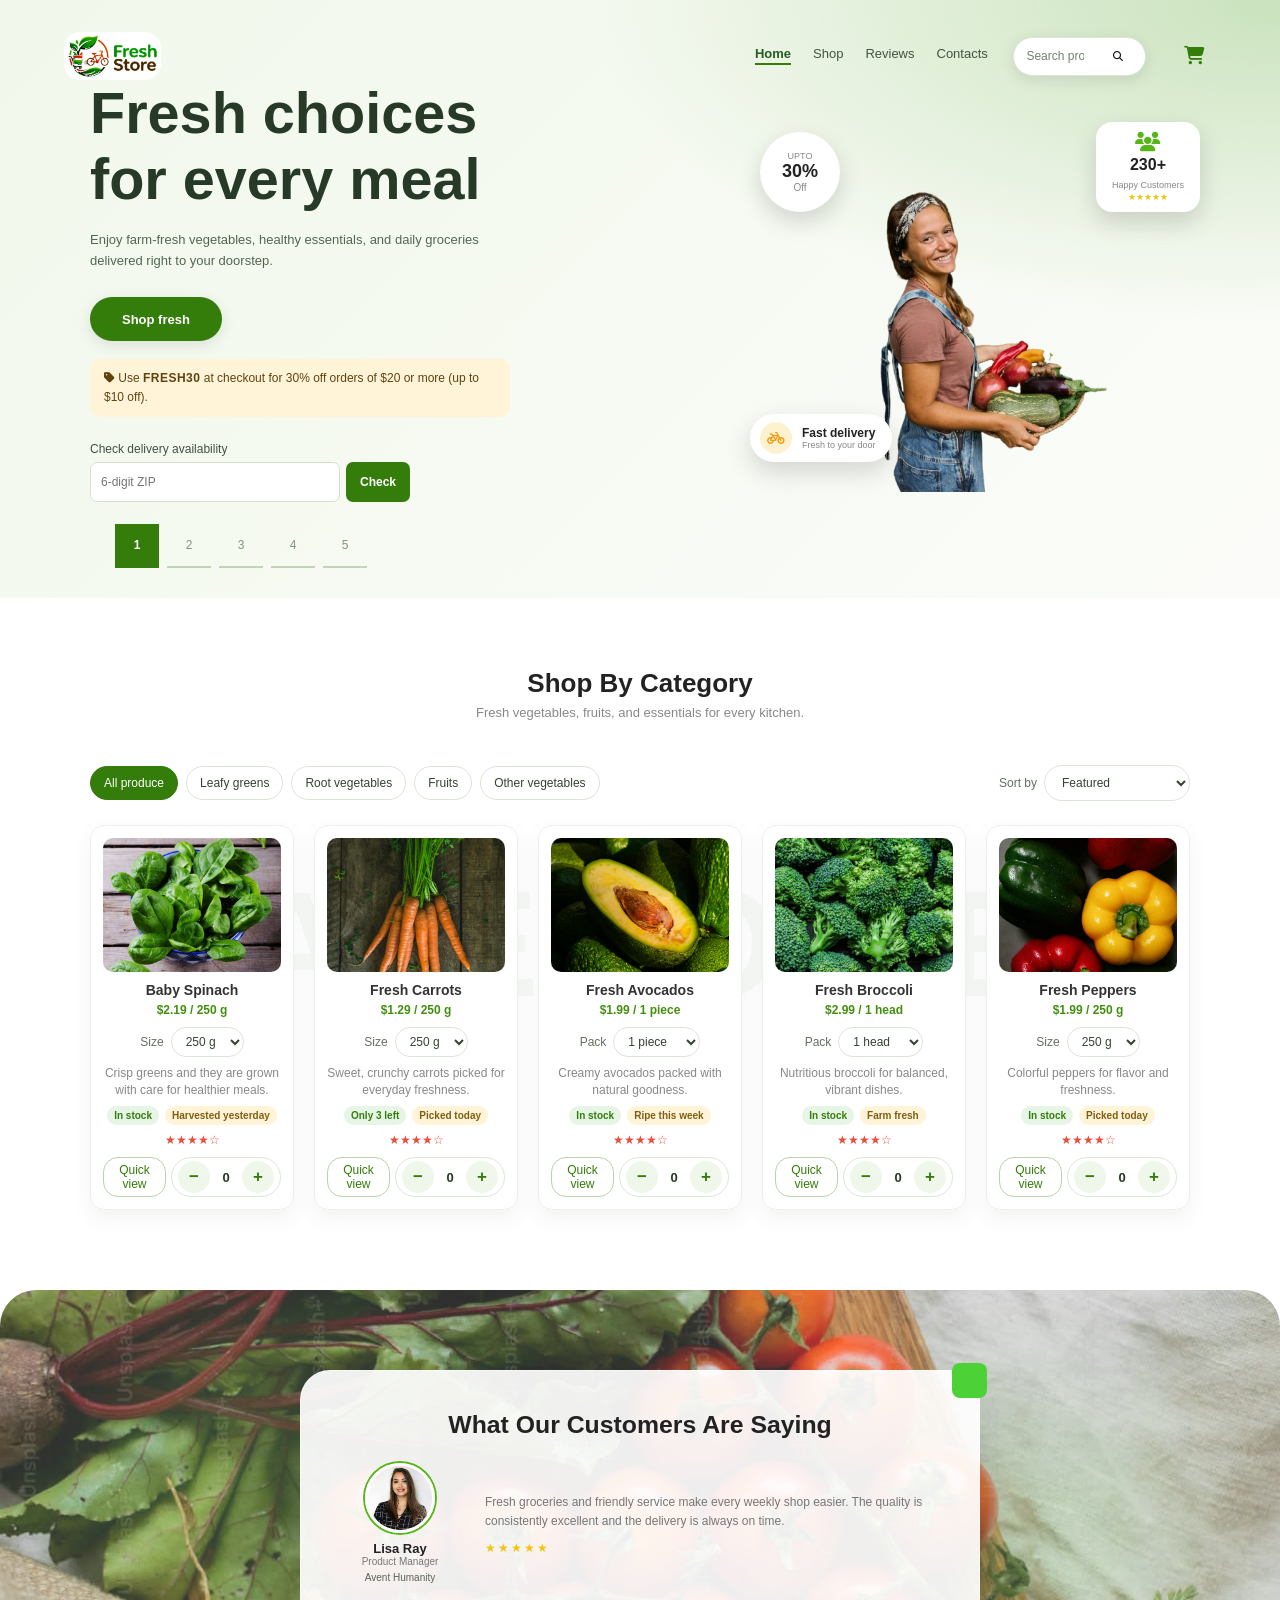
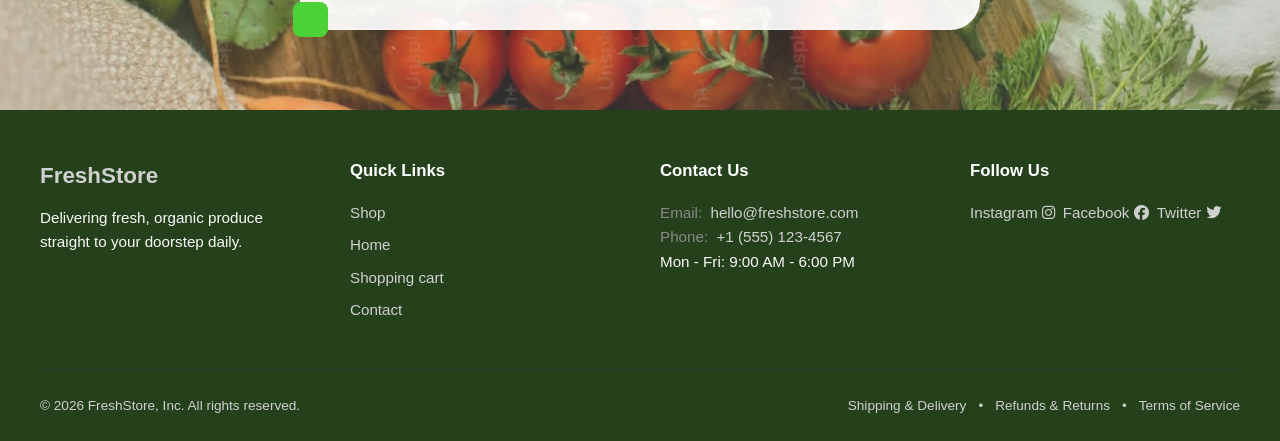
==== commit 7e2ada5f: "zip" ====
--- a/index.html
+++ b/index.html
@@ -48,12 +48,12 @@
                 <a class="btn-white" href="#categories">Shop fresh</a>
                 <p class="promo-banner"><i class="fa-solid fa-tag" aria-hidden="true"></i> Use <strong>FRESH30</strong> at checkout for 30% off orders of $20 or more (up to $10 off).</p>
                 <form class="delivery-checker" id="delivery-checker">
-                    <label for="delivery-postal-code">Check delivery coverage</label>
+                    <label for="delivery-postal-code">Check delivery availability</label>
                     <div>
                         <input id="delivery-postal-code" name="postalCode" inputmode="numeric" autocomplete="postal-code" maxlength="6" pattern="[0-9]{6}" placeholder="6-digit ZIP" required>
                         <button type="submit">Check</button>
                     </div>
-                    <p id="delivery-status" role="status" aria-live="polite">This accepts any 6-digit ZIP code.</p>
+                    <p id="delivery-status" role="status" aria-live="polite"></p>
                 </form>
             </div>
 
--- a/src/css/style.css
+++ b/src/css/style.css
@@ -1133,6 +1133,20 @@
   border-color: #dce7d7;
 }
 
+.search-box:focus-within {
+  border-color: transparent;
+  box-shadow: none;
+}
+
+.search-box:has(input:focus-visible) {
+  outline: 2px solid #347d0b;
+  outline-offset: 3px;
+}
+
+.search-box input:focus-visible {
+  outline: none;
+}
+
 .search-box input {
   color: #253323;
 }
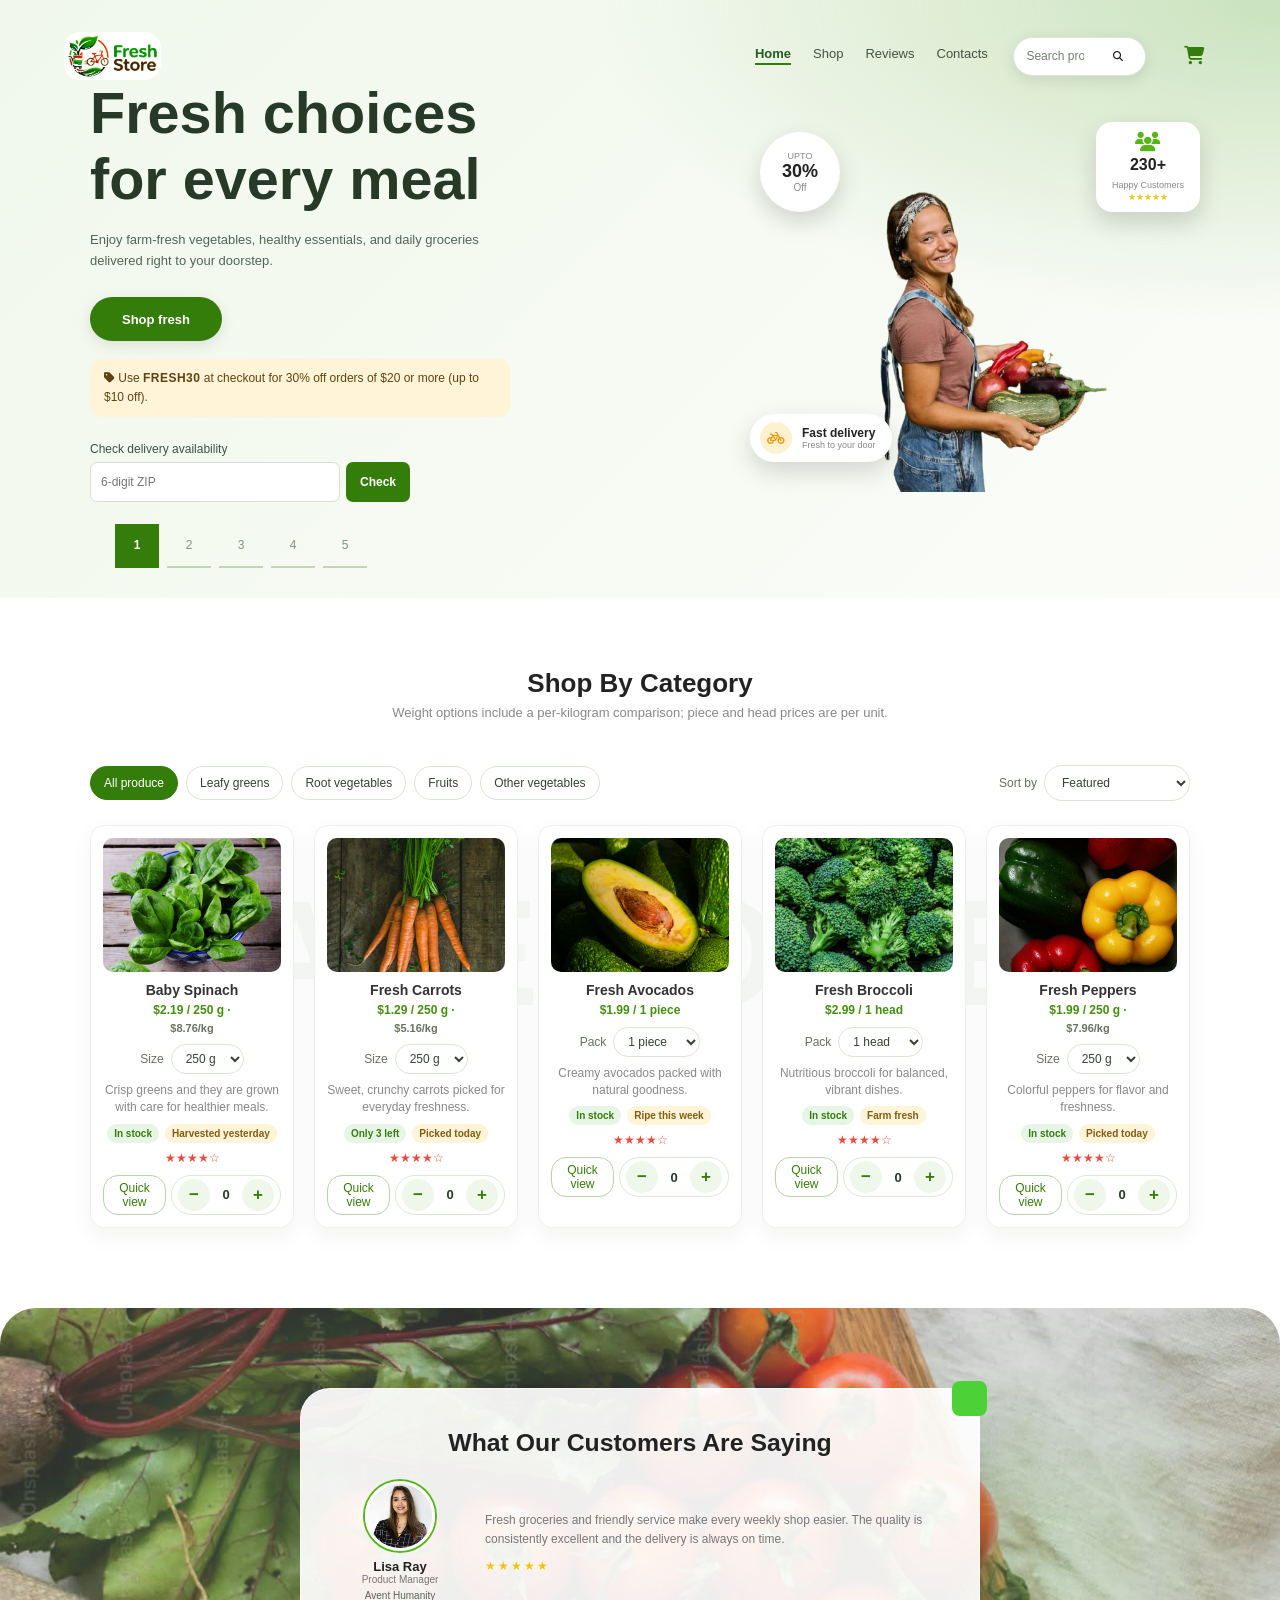
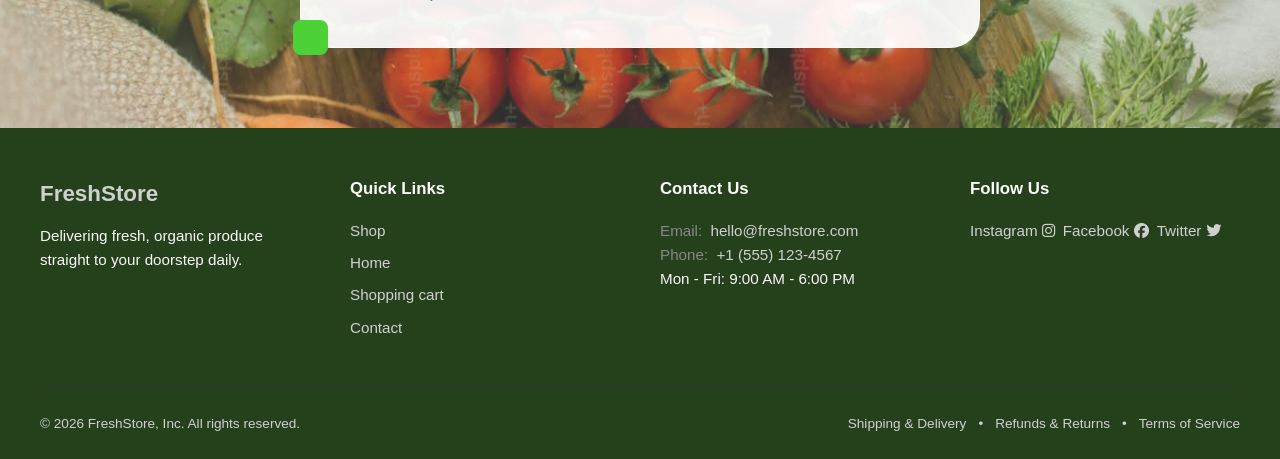
==== commit 8822485b: "change for optimisation" ====
--- a/index.html
+++ b/index.html
@@ -140,7 +140,7 @@
         <div class="watermark">CATEGORIES</div>
 
         <h2>Shop By Category</h2>
-        <p class="subtitle">Fresh vegetables, fruits, and essentials for every kitchen.</p>
+        <p class="subtitle">Weight options include a per-kilogram comparison; piece and head prices are per unit.</p>
         <p class="search-status" id="search-status" role="status" aria-live="polite" hidden></p>
         <div class="catalog-toolbar">
             <div class="category-filters" role="group" aria-label="Filter products by category">
--- a/src/css/style.css
+++ b/src/css/style.css
@@ -607,6 +607,17 @@
   font-weight: 700;
 }
 
+.unit-price-comparison {
+  color: #66745f;
+  font-size: 11px;
+  font-weight: 600;
+}
+
+.card .unit-price-comparison {
+  display: block;
+  margin-top: 2px;
+}
+
 .card .stars {
   color: #e74c3c;
   font-size: 12px;
@@ -1480,6 +1491,11 @@
   background: rgba(15, 29, 13, 0.42);
 }
 
+.product-detail-dialog::backdrop {
+  background: rgba(15, 29, 13, 0.28);
+  backdrop-filter: blur(3px);
+}
+
 @keyframes drawer-enter {
   from { transform: translateX(35px); opacity: 0.7; }
   to { transform: translateX(0); opacity: 1; }
@@ -1723,6 +1739,79 @@
 }
 
 @media (max-width: 480px) {
+  .hero-image-wrap {
+    width: min(78vw, 320px);
+    height: min(78vw, 320px);
+  }
+
+  .hero-image-wrap .badge-discount {
+    display: flex;
+    top: 10px;
+    left: -8px;
+    width: 58px;
+    height: 58px;
+  }
+
+  .hero-image-wrap .badge-discount small,
+  .hero-image-wrap .badge-discount span {
+    font-size: 8px;
+  }
+
+  .hero-image-wrap .badge-discount strong {
+    font-size: 15px;
+  }
+
+  .hero-image-wrap .badge-customers {
+    display: block;
+    top: 8px;
+    right: -8px;
+    padding: 7px 10px;
+    border-radius: 12px;
+  }
+
+  .hero-image-wrap .badge-customers .avatars {
+    margin-bottom: 2px;
+  }
+
+  .hero-image-wrap .badge-customers .avatars i {
+    font-size: 16px;
+  }
+
+  .hero-image-wrap .badge-customers h3 {
+    font-size: 13px;
+  }
+
+  .hero-image-wrap .badge-customers span,
+  .hero-image-wrap .badge-customers .stars {
+    font-size: 8px;
+  }
+
+  .hero-image-wrap .badge-delivery {
+    display: flex;
+    bottom: 10px;
+    left: -8px;
+    gap: 7px;
+    padding: 6px 10px 6px 7px;
+  }
+
+  .hero-image-wrap .badge-delivery .icon {
+    width: 27px;
+    height: 27px;
+    font-size: 12px;
+  }
+
+  .hero-image-wrap .badge-delivery h4 {
+    font-size: 10px;
+  }
+
+  .hero-image-wrap .badge-delivery p {
+    font-size: 8px;
+  }
+
+  .hero-image-wrap .badge {
+    animation: none;
+  }
+
   .promo-banner {
     text-align: left;
   }
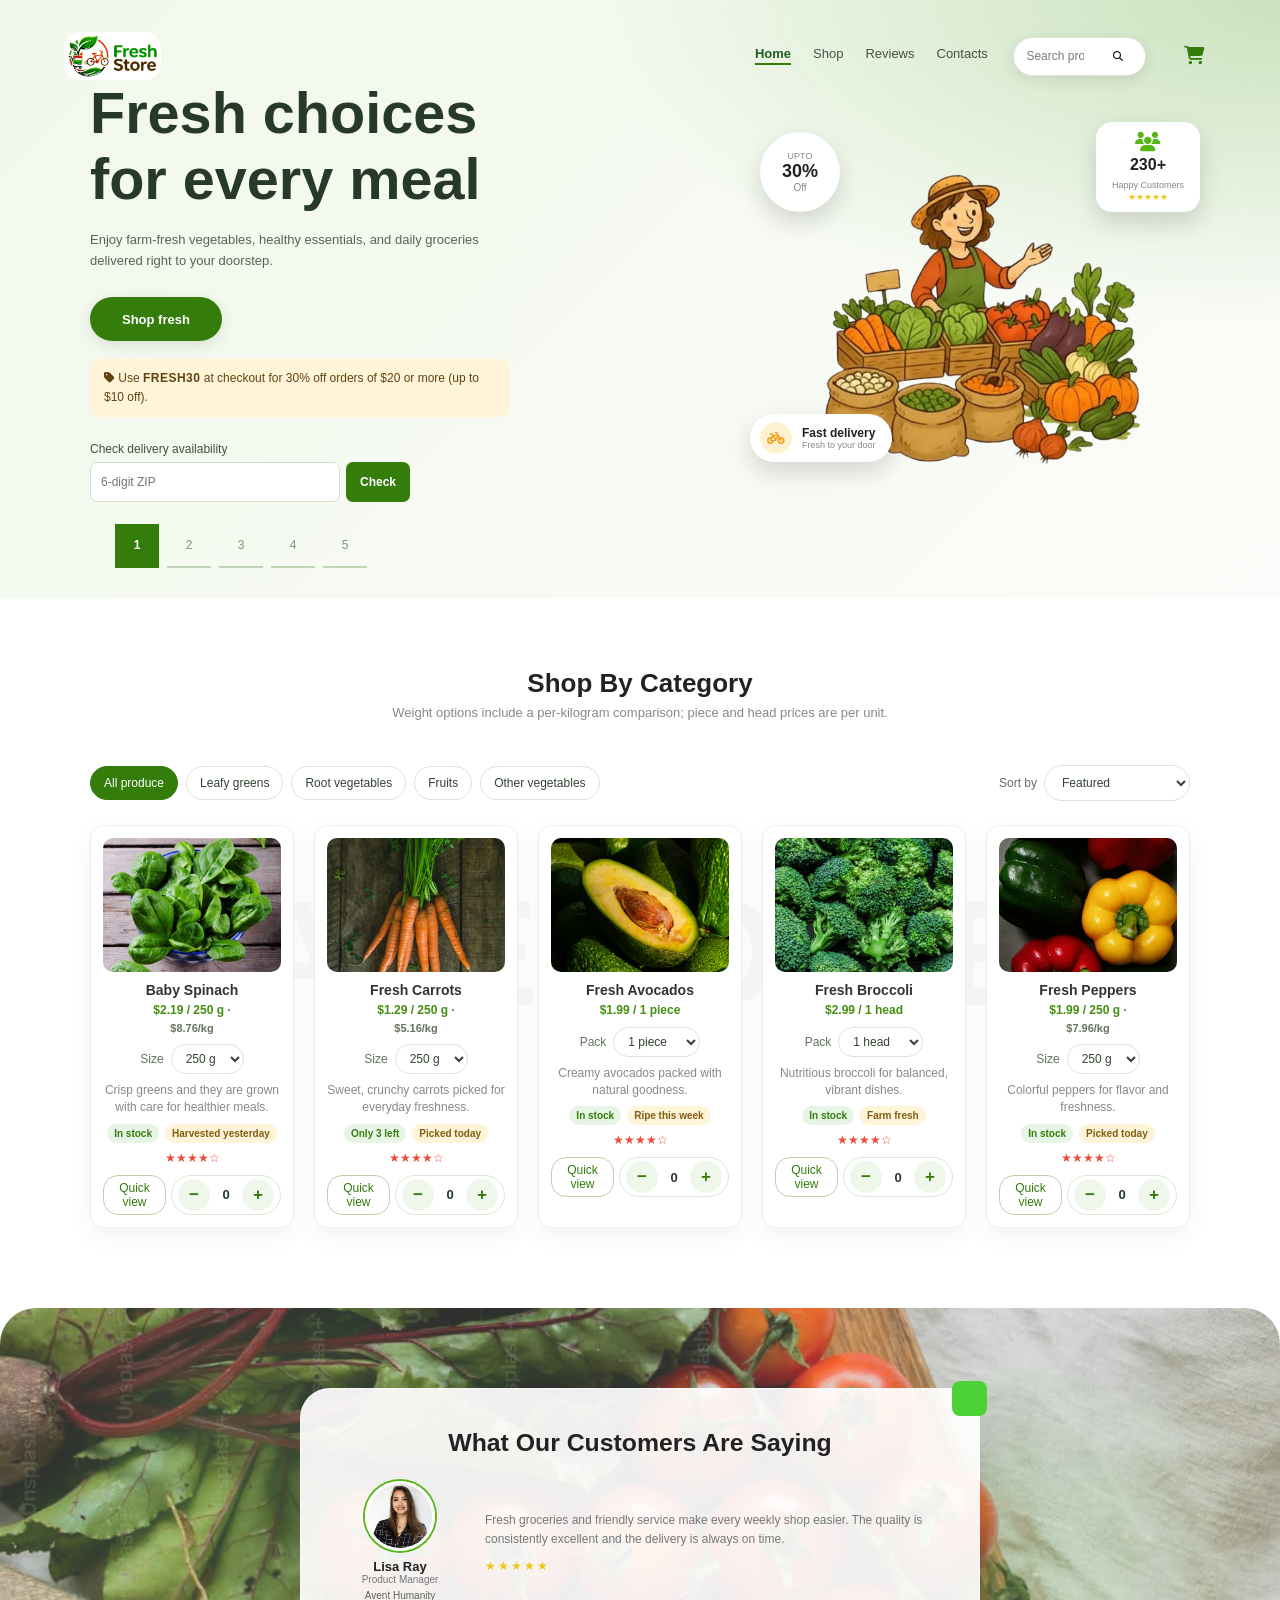
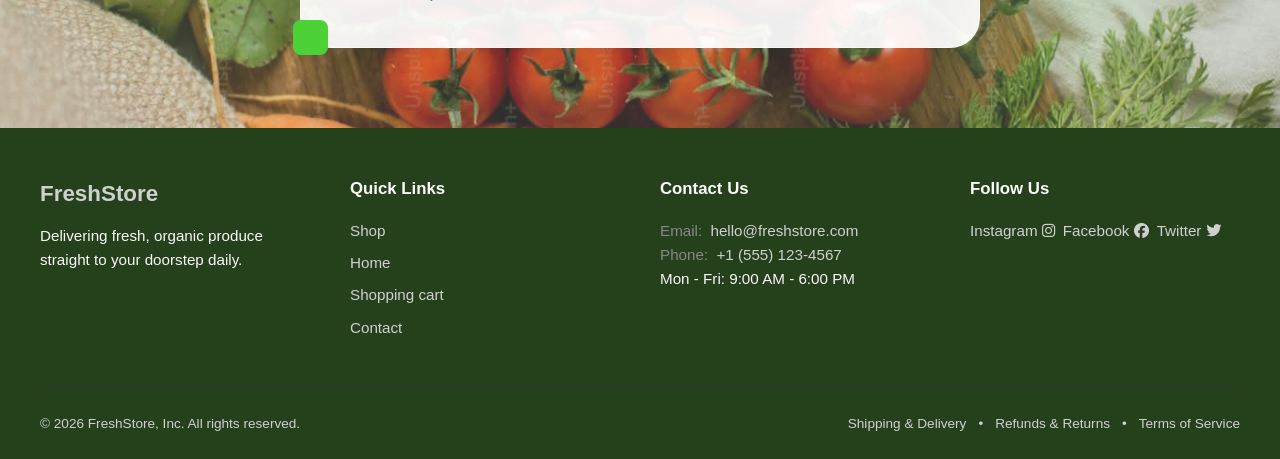
==== commit 7da82d1f: "factors" ====
--- a/index.html
+++ b/index.html
@@ -60,7 +60,7 @@
             <div class="hero-image-wrap">
                 <div class="hero-image-frame" role="group" aria-label="Featured fresh produce">
                     <img
-                        src="assets/farmer-image.png"
+                        src="assets/farmer_2.png"
                         alt="Farmer holding a basket of fresh vegetables"
                         data-title="Fresh choices for every meal"
                         data-description="Enjoy farm-fresh vegetables, healthy essentials, and daily groceries delivered right to your doorstep."
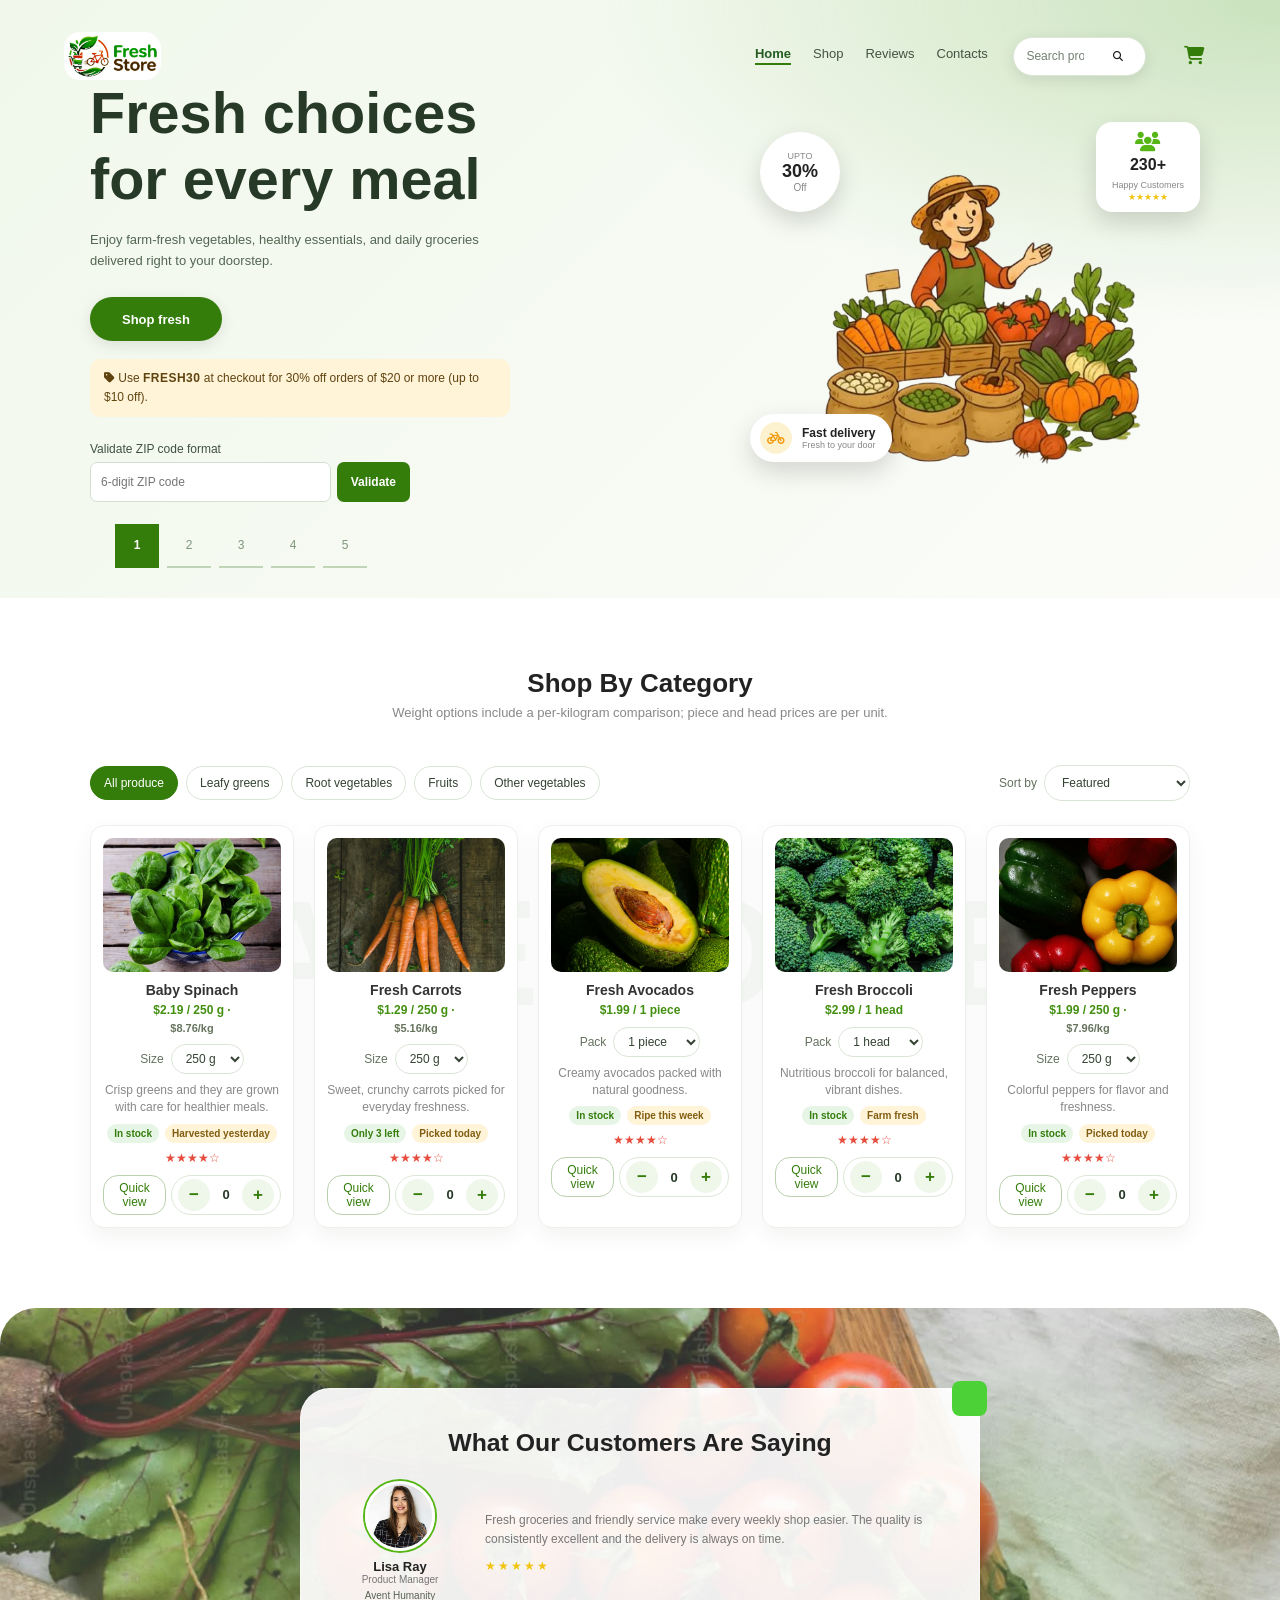
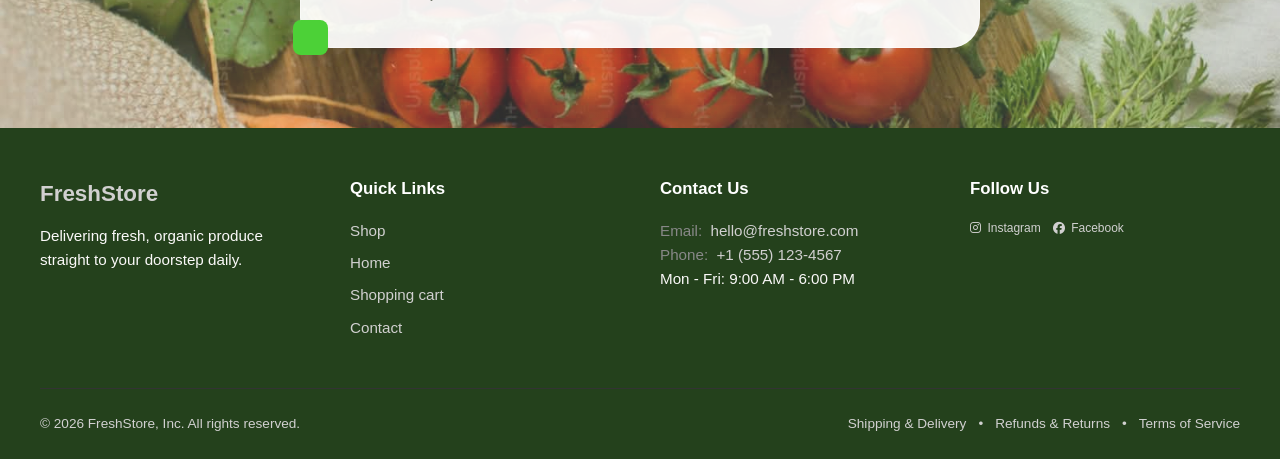
==== commit 5aca8619: "check" ====
--- a/index.html
+++ b/index.html
@@ -48,10 +48,10 @@
                 <a class="btn-white" href="#categories">Shop fresh</a>
                 <p class="promo-banner"><i class="fa-solid fa-tag" aria-hidden="true"></i> Use <strong>FRESH30</strong> at checkout for 30% off orders of $20 or more (up to $10 off).</p>
                 <form class="delivery-checker" id="delivery-checker">
-                    <label for="delivery-postal-code">Check delivery availability</label>
+                    <label for="delivery-postal-code">Validate ZIP code format</label>
                     <div>
-                        <input id="delivery-postal-code" name="postalCode" inputmode="numeric" autocomplete="postal-code" maxlength="6" pattern="[0-9]{6}" placeholder="6-digit ZIP" required>
-                        <button type="submit">Check</button>
+                        <input id="delivery-postal-code" name="postalCode" inputmode="numeric" autocomplete="postal-code" maxlength="6" pattern="[0-9]{6}" placeholder="6-digit ZIP code" required>
+                        <button type="submit">Validate</button>
                     </div>
                     <p id="delivery-status" role="status" aria-live="polite"></p>
                 </form>
@@ -409,18 +409,16 @@
             </address>
         </div>
 
-        <!-- Social Media Links -->
         <div class="footer-col social-col">
             <h3 class="footer-heading">Follow Us</h3>
             <div class="social-links">
-                <a href="https://instagram.com" target="_blank" rel="noopener noreferrer" aria-label="FreshStore on Instagram">Instagram
+                <a href="https://www.instagram.com/thefreshstore.in/" target="_blank" rel="noopener noreferrer" aria-label="FreshStore on Instagram">
                     <i class="fa-brands fa-instagram" aria-hidden="true"></i>
+                    <span>Instagram</span>
                 </a>
-                <a href="https://facebook.com" target="_blank" rel="noopener noreferrer" aria-label="FreshStore on Facebook">Facebook
+                <a href="https://www.facebook.com/the" target="_blank" rel="noopener noreferrer" aria-label="FreshStore on Facebook">
                     <i class="fa-brands fa-facebook" aria-hidden="true"></i>
-                </a>
-                <a href="https://twitter.com" target="_blank" rel="noopener noreferrer" aria-label="FreshStore on X">Twitter
-                    <i class="fa-brands fa-twitter" aria-hidden="true"></i>
+                    <span>Facebook</span>
                 </a>
             </div>
         </div>
--- a/src/css/style.css
+++ b/src/css/style.css
@@ -871,6 +871,17 @@
   transform: translateY(-2px);
 }
 
+.social-links a {
+  display: inline-flex;
+  align-items: center;
+  gap: 0.4rem;
+}
+
+.social-links a:focus-visible {
+  outline: 2px solid currentColor;
+  outline-offset: 3px;
+}
+
 .footer-bottom {
     max-width: 1200px;
     margin: 1.5rem auto 0;
@@ -1261,11 +1272,11 @@
   font-size: 11px !important;
 }
 
-.delivery-checker p.is-available {
+.delivery-checker p.is-valid {
   color: #267343;
 }
 
-.delivery-checker p.is-unavailable {
+.delivery-checker p.is-invalid {
   color: #a63e31;
 }
 
@@ -1581,6 +1592,13 @@
   font-size: 12px;
 }
 
+.social-links {
+  display: flex;
+  align-items: center;
+  gap: 12px;
+  font-size: 12px;
+}
+
 .drawer-empty {
   padding: 25px 0;
   color: #73806e;
